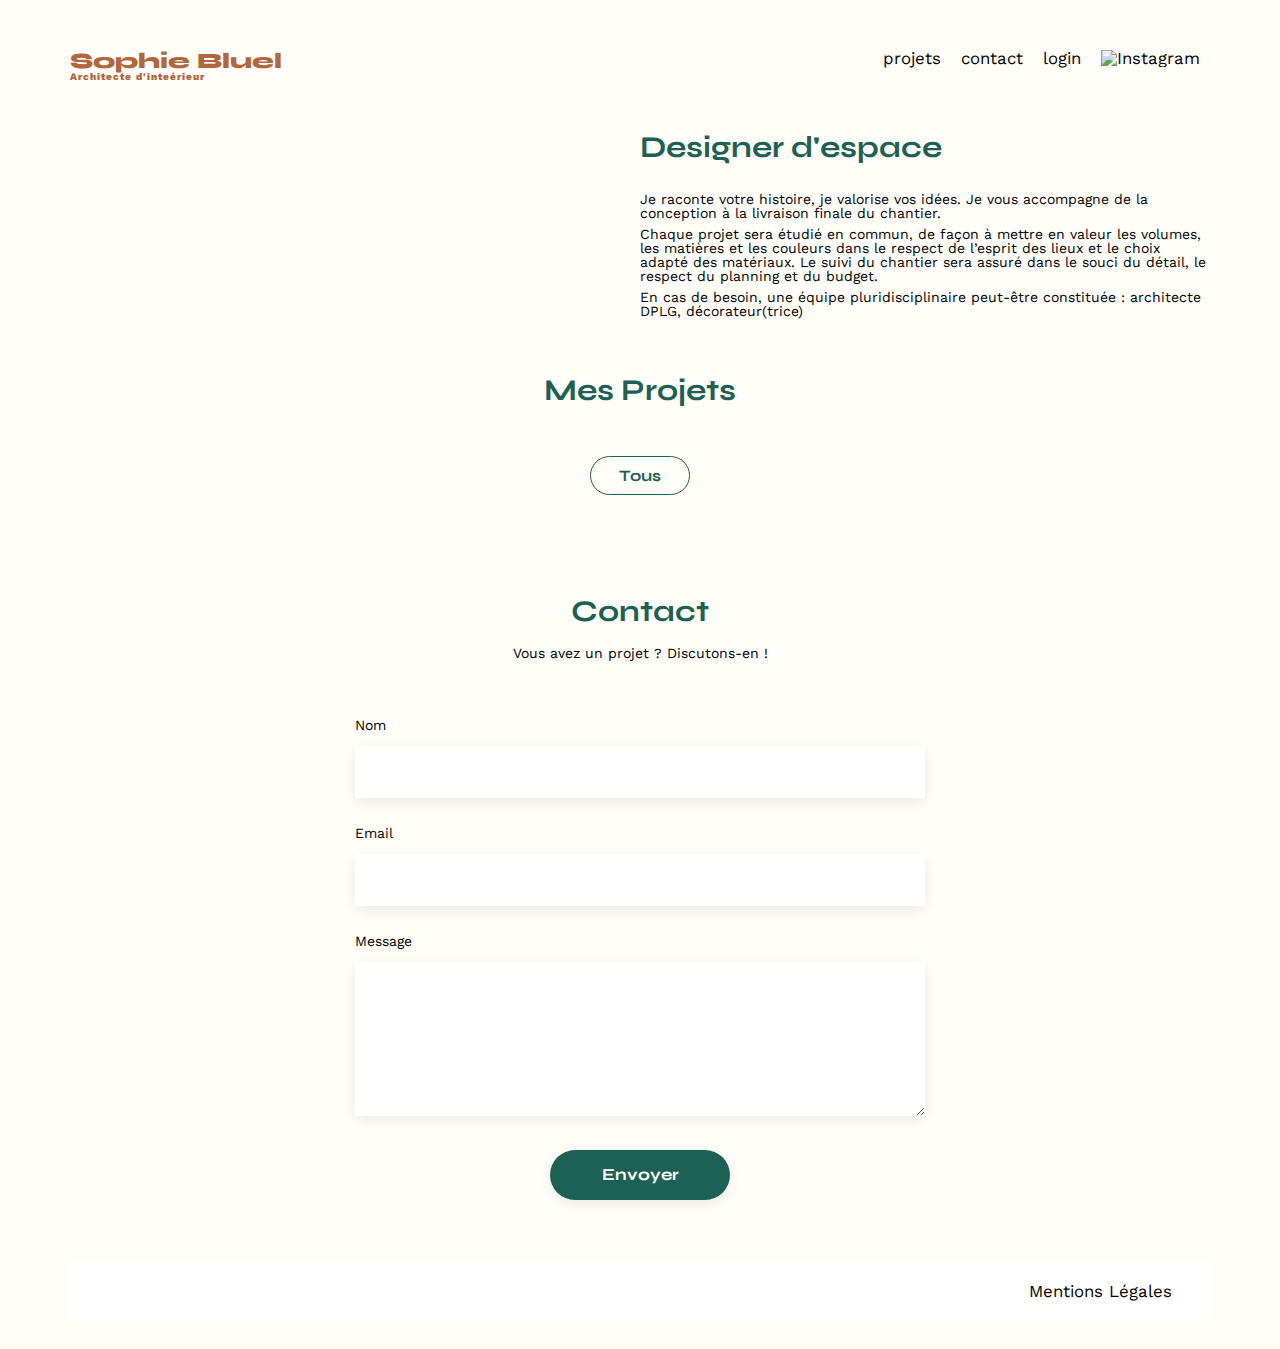
==== FrontEnd/index.html @ 7e31ddcb "Changed Works upload & buttons" ====
<!DOCTYPE html>
<html lang="fr">
<head>
	<meta charset="UTF-8">
	<title>Sophie Bluel - Architecte d'intérieur</title>
	<meta name="viewport" content="width=device-width, initial-scale=1.0">
	<link rel="preconnect" href="https://fonts.googleapis.com">
	<link rel="preconnect" href="https://fonts.gstatic.com" crossorigin>
	<link href="https://fonts.googleapis.com/css2?family=Syne:wght@700;800&family=Work+Sans&display=swap" rel="stylesheet">
	<meta name="description" content="">
	<link rel="stylesheet" href="./assets/style.css">
	<script type="module" src="index.js"></script>
</head>
<body>
<header>
	<h1>Sophie Bluel <span>Architecte d'inteérieur</span></h1>
	<nav>
		<ul>
			<li><a href="index.html">projets</a></li>
			<li>contact</li>
			<li><a href="pages/pagelogin.html">login</a></li>
			<li><img src="./assets/icons/instagram.png" alt="Instagram"></li>
		</ul>
	</nav>
</header>
<main>
	<section id="introduction">
		<figure>
			<img src="./assets/images/sophie-bluel.png" alt="">
		</figure>
		<article>
			<h2>Designer d'espace</h2>
			<p>Je raconte votre histoire, je valorise vos idées. Je vous accompagne de la conception à la livraison finale du chantier.</p>
			<p>Chaque projet sera étudié en commun, de façon à mettre en valeur les volumes, les matières et les couleurs dans le respect de l’esprit des lieux et le choix adapté des matériaux. Le suivi du chantier sera assuré dans le souci du détail, le respect du planning et du budget.</p>
			<p>En cas de besoin, une équipe pluridisciplinaire peut-être constituée : architecte DPLG, décorateur(trice)</p>
		</article>
	</section>
	<section id="portfolio">
		<h2>Mes Projets</h2>
		<div class="filters">
			<button class="btn-filter" data-filter="tous">Tous</button>
			<!-- <button class="btn-filter" data-filter="Objets">Objets</button>
			<button class="btn-filter" data-filter="Appartements">Appartements</button>
			<button class="btn-filter" data-filter="Hotels & restaurants">Hôtels & restaurants</button> -->
		</div>
		<div class="gallery">
		</div>
	</section>
	<section id="contact">
		<h2>Contact</h2>
		<p>Vous avez un projet ? Discutons-en !</p>
		<form action="#" method="post">
			<label for="name">Nom</label>
			<input type="text" name="name" id="name">
			<label for="email">Email</label>
			<input type="email" name="email" id="email">
			<label for="message">Message</label>
			<textarea name="message" id="message" cols="30" rows="10"></textarea>
			<input type="submit" value="Envoyer">
		</form>
	</section>
</main>
<footer>
	<nav>
		<ul>
			<li>Mentions Légales</li>
		</ul>
	</nav>
</footer>
</body>
</html>
---- FrontEnd/assets/style.css ----
/* http://meyerweb.com/eric/tools/css/reset/
   v2.0 | 20110126
   License: none (public domain)
*/

html, body, div, span, applet, object, iframe,
h1, h2, h3, h4, h5, h6, p, blockquote, pre,
a, abbr, acronym, address, big, cite, code,
del, dfn, em, img, ins, kbd, q, s, samp,
small, strike, strong, sub, sup, tt, var,
b, u, i, center,
dl, dt, dd, ol, ul, li,
fieldset, form, label, legend,
table, caption, tbody, tfoot, thead, tr, th, td,
article, aside, canvas, details, embed,
figure, figcaption, footer, header, hgroup,
menu, nav, output, ruby, section, summary,
time, mark, audio, video {
	margin: 0;
	padding: 0;
	border: 0;
	font-size: 100%;
	font: inherit;
	vertical-align: baseline;
}
/* HTML5 display-role reset for older browsers */
article, aside, details, figcaption, figure,
footer, header, hgroup, menu, nav, section {
	display: block;
}
body {
	line-height: 1;
}
ol, ul {
	list-style: none;
}
blockquote, q {
	quotes: none;
}
blockquote:before, blockquote:after,
q:before, q:after {
	content: '';
	content: none;
}
table {
	border-collapse: collapse;
	border-spacing: 0;
}
/** end reset css**/
body {
	max-width: 1140px;
	margin:auto;
	font-family: 'Work Sans' ;
	font-size: 14px;
	background-color: #FFFEF8;
}
header {
	display: flex;
	justify-content: space-between;
	margin: 50px 0
}

section {
	margin: 50px 0
}

h1{
	display: flex;
	flex-direction: column;
	font-family: 'Syne';
	font-size: 22px;
	font-weight: 800;
	color: #B1663C
}

h1 > span {
	font-family: 'Work Sans';
	font-size:10px;
	letter-spacing: 0.1em;
;
}

h2{
	font-family: 'Syne';
	font-weight: 700;
	font-size: 30px;
	color: #1D6154
}
nav ul {
	display: flex;
	align-items: center;
	list-style-type: none;

}
nav li {
	padding: 0 10px;
	font-size: 1.2em;
	font-weight: 400;
}

nav ul li a {
	text-decoration: none;
	color:black;
}

nav ul li a:hover {
	color: #B1663C;
}

#login-main {
	min-height: 75vh;
	display: flex;
}

#introduction {
	display: flex;
	align-items: center;
}
#introduction figure {
	flex: 1
}
#introduction img {
	display: block;
	margin: auto;
	width: 80%;
}

#introduction article {
	flex: 1
}
#introduction h2 {
	margin-bottom: 1em;
}

#introduction p {
	margin-bottom: 0.5em;
}
#portfolio h2 {
	text-align: center;
	margin-bottom: 51px;
}

.filters {
	margin:auto;
	display: flex;
	justify-content: space-evenly;
	gap: 10px;
	margin-bottom: 51px;
	max-width: 50%;

}

.btn-filter {
	border-radius: 60px;
	border: 1px solid #1D6154;
	background-color: #ffffff00;
	color: #1D6154;
	font-weight: 700;
	font-family: 'Syne';
	font-size: 16px;
	text-align: center;
	padding-top: 9px;
	padding-bottom: 9px;
	min-width: 100px;
}

.btn-filter:hover, .btn-gilter:active{
	background-color: #1D6154;
	color: white;
}

button.active {
	background-color: #1D6154;
	color: white;
}


.gallery {
	width: 100%;
	display: grid;
	grid-template-columns: 1fr 1fr 1fr;
	grid-column-gap: 20px;
	grid-row-gap: 20px;
}

.gallery img {
	width: 100%;
}

#contact, #login {
	width: 50%;
	margin: auto;
}

#contact > *, #login > *{
	text-align: center;

}

#contact h2, #login h2 {
	margin-bottom: 20px;
}

#contact form, #login-inputs {
	text-align: left;
	margin-top:30px;
	display: flex;
	flex-direction: column;
}

#contact input, #login-inputs input {
	height: 50px;
	font-size: 1.2em;
	border: none;
	box-shadow: 0px 4px 14px rgba(0, 0, 0, 0.09);
}

#contact label, #login-inputs label  {
	margin: 2em 0 1em 0;
}

#login-inputs p {
	text-align: center;
	text-decoration: underline;
}

#contact textarea {
	border: none;
	box-shadow: 0px 4px 14px rgba(0, 0, 0, 0.09);
}

input[type="submit"]{
	font-family: 'Syne';
	font-weight: 700;
	color: white;
	background-color: #1D6154;
	margin : 2em auto ;
	width: 180px;
	text-align: center;
	border-radius: 60px ;
}
footer {
	background-color: white;

}
footer nav ul {
	display: flex;
	justify-content: flex-end;
	margin: 2em;
	height: 60px;	
}
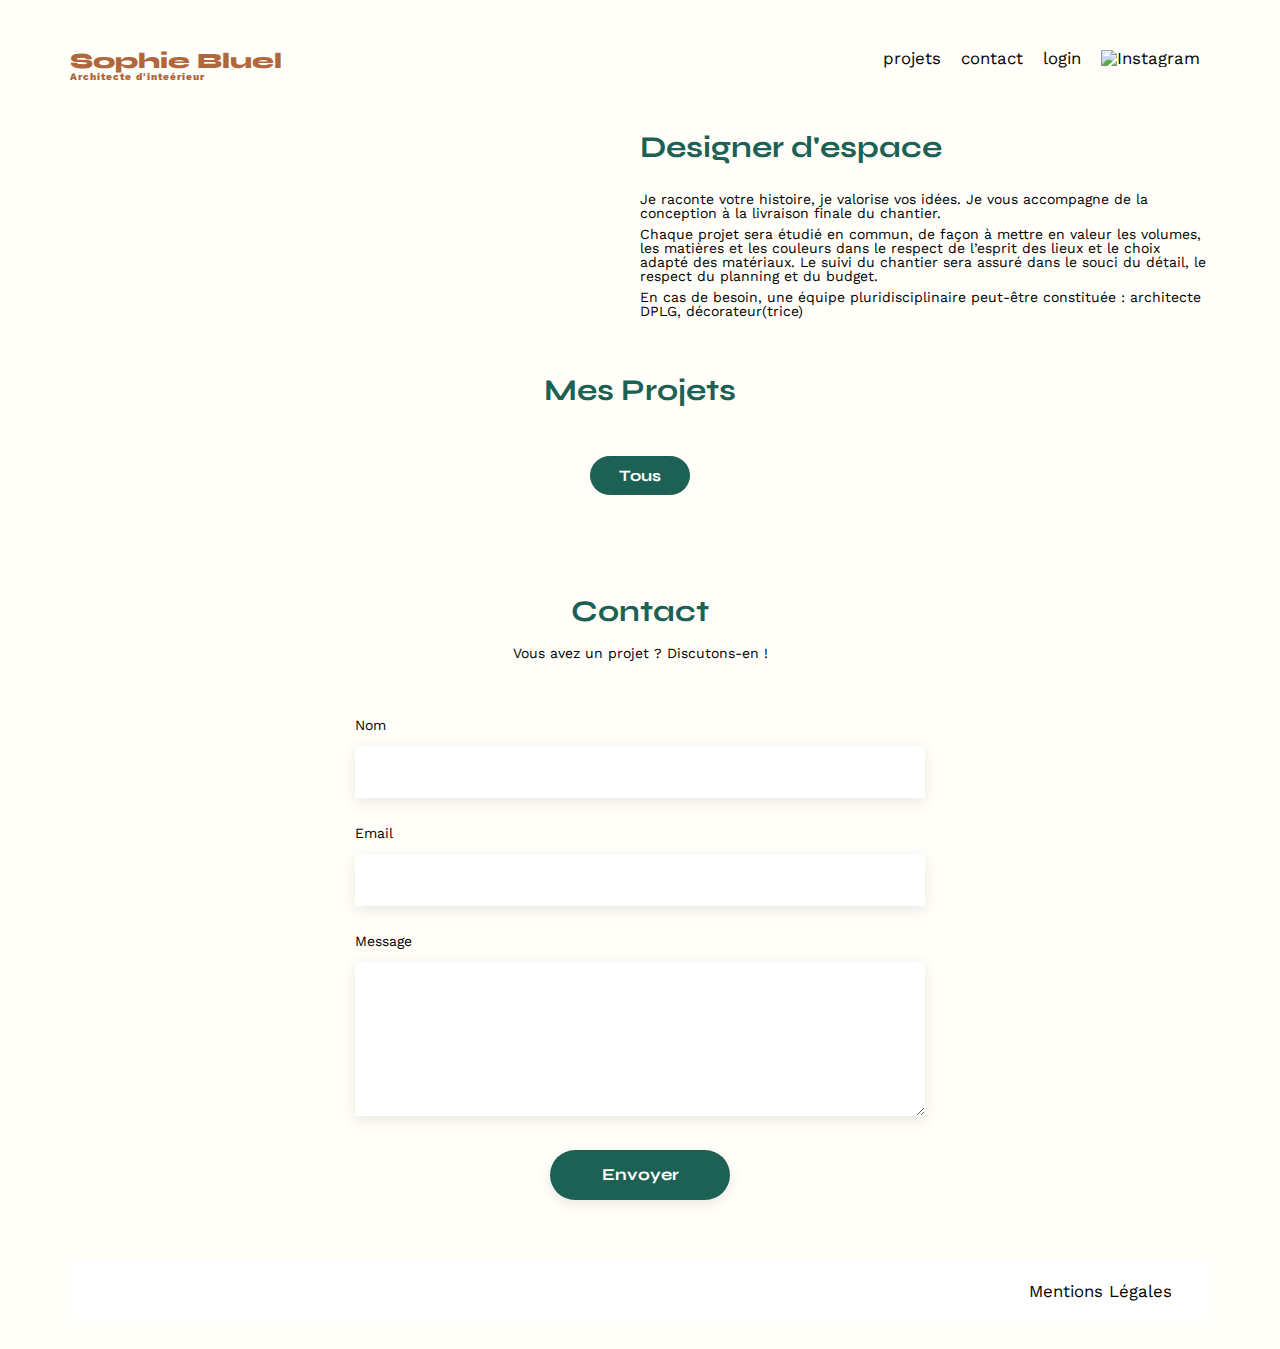
==== commit 462cf6cd: "Login working" ====
--- a/FrontEnd/index.html
+++ b/FrontEnd/index.html
@@ -38,7 +38,10 @@
 	<section id="portfolio">
 		<h2>Mes Projets</h2>
 		<div class="filters">
-			<button class="btn-filter" data-filter="tous">Tous</button>
+			<button class="btn-filter active" data-filter="tous">Tous</button>
+			<template id="button-filter">
+				<button class="btn-filter" data-filter="tous">Tous</button>
+			</template>
 			<!-- <button class="btn-filter" data-filter="Objets">Objets</button>
 			<button class="btn-filter" data-filter="Appartements">Appartements</button>
 			<button class="btn-filter" data-filter="Hotels & restaurants">Hôtels & restaurants</button> -->
--- a/FrontEnd/assets/style.css
+++ b/FrontEnd/assets/style.css
@@ -208,14 +208,14 @@
 	flex-direction: column;
 }
 
-#contact input, #login-inputs input {
+#contact input, #login-inputs input, #login-button {
 	height: 50px;
 	font-size: 1.2em;
 	border: none;
 	box-shadow: 0px 4px 14px rgba(0, 0, 0, 0.09);
 }
 
-#contact label, #login-inputs label  {
+#contact label, #login-inputs label, #login-button  {
 	margin: 2em 0 1em 0;
 }
 
@@ -224,12 +224,12 @@
 	text-decoration: underline;
 }
 
-#contact textarea {
+#contact textarea, #login-button {
 	border: none;
 	box-shadow: 0px 4px 14px rgba(0, 0, 0, 0.09);
 }
 
-input[type="submit"]{
+input[type="submit"], #login-button{
 	font-family: 'Syne';
 	font-weight: 700;
 	color: white;
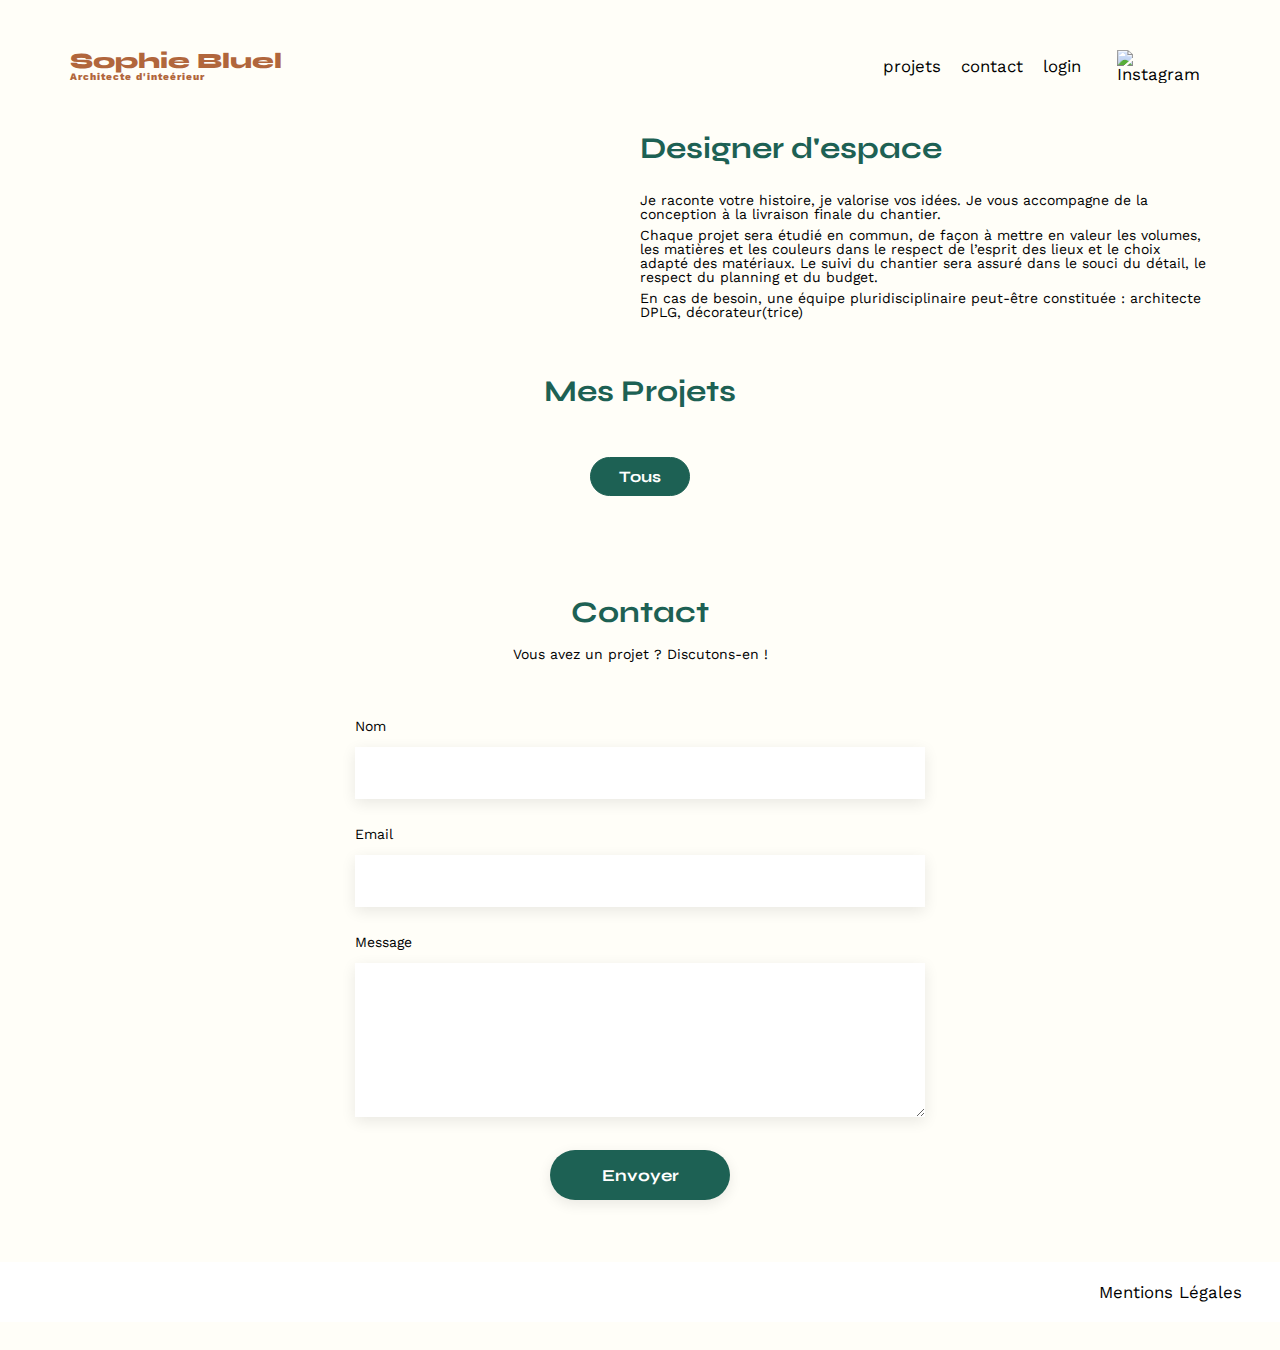
==== commit 9c67626d: "Add model design, not properly working yet" ====
--- a/FrontEnd/index.html
+++ b/FrontEnd/index.html
@@ -6,27 +6,73 @@
 	<meta name="viewport" content="width=device-width, initial-scale=1.0">
 	<link rel="preconnect" href="https://fonts.googleapis.com">
 	<link rel="preconnect" href="https://fonts.gstatic.com" crossorigin>
-	<link href="https://fonts.googleapis.com/css2?family=Syne:wght@700;800&family=Work+Sans&display=swap" rel="stylesheet">
+	<link href="https://fonts.googleapis.com/css2?family=Syne:wght@400;700;800&family=Work+Sans&display=swap" rel="stylesheet">
 	<meta name="description" content="">
 	<link rel="stylesheet" href="./assets/style.css">
 	<script type="module" src="index.js"></script>
 </head>
 <body>
+	<div id="edit-mode" class="hide">
+		<img src="./assets/icons/editicon.svg" alt="edit">
+		<p>Mode édition</p>
+		<button type="submit">publier les changements</button>
+	</div>
 <header>
 	<h1>Sophie Bluel <span>Architecte d'inteérieur</span></h1>
 	<nav>
 		<ul>
 			<li><a href="index.html">projets</a></li>
 			<li>contact</li>
-			<li><a href="pages/pagelogin.html">login</a></li>
+			<li id="login"><a href="pages/pagelogin.html">login</a></li>
+			<li id="logout" class="hide">logout</li>
 			<li><img src="./assets/icons/instagram.png" alt="Instagram"></li>
 		</ul>
 	</nav>
 </header>
 <main>
+	<dialog id="modal-gallery">
+		<img src="./assets/icons/closeicon.svg" alt="close-icon" id="close-modal" type="button">
+		<!-- <span class="close">&times;</span> other option for close button-->
+		<div id="modal-first-page" class="hide">
+			<div class="modal-content">
+				<h2>Galerie photo</h2>
+				<div class="edit-gallery" type="modal">
+				</div>
+				<hr>
+				<button type="button" class="submit-button" id="add-image-button">Ajouter une photo</button>
+				<span>Supprimer la galerie</span>
+			</div>
+		</div>
+		<div id="modal-second-page" class="">
+			<div class="modal-content">
+				<h2>Ajout photo</h2>
+				<div class="add-image-wrapper">
+					<img src="./assets/icons/pictureicon.svg" alt="picture-icon">
+					<button type="file">+ Ajouter photo</button>
+					<p>jpg, png: 4mo max</p>
+				</div>
+				<form id="add-image-form">
+					<label for="titre">Titre</label>
+					<input type="text" name="titre" id="titre">
+	
+					<label for="category">Catégorie</label>
+					<select id="category" name="category">
+						<!-- Write the options here with api
+						<option value="objets">Objects</option> -->
+					</select>
+					<hr>
+					<button type="submit" class="submit-button">Valider</button>
+				</form>
+			</div>
+		</div>
+	</dialog>
 	<section id="introduction">
 		<figure>
-			<img src="./assets/images/sophie-bluel.png" alt="">
+			<img id="designer-image" src="./assets/images/sophie-bluel.png" alt="">
+			<figcaption class="modify-button hide">
+				<a href=""><img src="./assets/icons/editiconblack.svg" alt="edit"></a>
+				<a href="">modifier</a>
+			</figcaption>
 		</figure>
 		<article>
 			<h2>Designer d'espace</h2>
@@ -36,17 +82,23 @@
 		</article>
 	</section>
 	<section id="portfolio">
+		<div id="portfolio-title">
 		<h2>Mes Projets</h2>
+		<div class="modify-button hide">
+			<a href=""><img src="./assets/icons/editiconblack.svg" alt="edit"></a>
+			<a href="">modifier</a>
+		</div>
+		</div>
 		<div class="filters">
 			<button class="btn-filter active" data-filter="tous">Tous</button>
 			<template id="button-filter">
-				<button class="btn-filter" data-filter="tous">Tous</button>
+				<button class="btn-filter" data-filter="Your-text-here">Your text here</button>
 			</template>
 			<!-- <button class="btn-filter" data-filter="Objets">Objets</button>
 			<button class="btn-filter" data-filter="Appartements">Appartements</button>
 			<button class="btn-filter" data-filter="Hotels & restaurants">Hôtels & restaurants</button> -->
 		</div>
-		<div class="gallery">
+		<div class="gallery" type="gallery">
 		</div>
 	</section>
 	<section id="contact">
@@ -59,7 +111,7 @@
 			<input type="email" name="email" id="email">
 			<label for="message">Message</label>
 			<textarea name="message" id="message" cols="30" rows="10"></textarea>
-			<input type="submit" value="Envoyer">
+			<input type="submit" value="Envoyer" class="submit-button">
 		</form>
 	</section>
 </main>
--- a/FrontEnd/assets/style.css
+++ b/FrontEnd/assets/style.css
@@ -98,6 +98,11 @@
 	font-weight: 400;
 }
 
+nav ul li img {
+	height: 19.36px;
+	width: 19.36px;
+}
+
 nav ul li a {
 	text-decoration: none;
 	color:black;
@@ -119,10 +124,11 @@
 #introduction figure {
 	flex: 1
 }
-#introduction img {
+#introduction #designer-image {
 	display: block;
 	margin: auto;
 	width: 80%;
+	margin-bottom: 13px;
 }
 
 #introduction article {
@@ -135,10 +141,11 @@
 #introduction p {
 	margin-bottom: 0.5em;
 }
-#portfolio h2 {
+
+/* #portfolio h2 {
 	text-align: center;
 	margin-bottom: 51px;
-}
+} */
 
 .filters {
 	margin:auto;
@@ -201,21 +208,21 @@
 	margin-bottom: 20px;
 }
 
-#contact form, #login-inputs {
+#contact form, #login-inputs, #add-image-form {
 	text-align: left;
 	margin-top:30px;
 	display: flex;
 	flex-direction: column;
 }
 
-#contact input, #login-inputs input, #login-button {
+#contact input, #login-inputs input, .submit-button, #add-image-form input, #add-image-form select {
 	height: 50px;
 	font-size: 1.2em;
 	border: none;
 	box-shadow: 0px 4px 14px rgba(0, 0, 0, 0.09);
 }
 
-#contact label, #login-inputs label, #login-button  {
+#contact label, #login-inputs label, #add-image-form label{
 	margin: 2em 0 1em 0;
 }
 
@@ -224,23 +231,33 @@
 	text-decoration: underline;
 }
 
-#contact textarea, #login-button {
+#contact textarea {
 	border: none;
 	box-shadow: 0px 4px 14px rgba(0, 0, 0, 0.09);
 }
 
-input[type="submit"], #login-button{
+.submit-button{
 	font-family: 'Syne';
 	font-weight: 700;
 	color: white;
 	background-color: #1D6154;
 	margin : 2em auto ;
-	width: 180px;
+	min-width: 180px;
 	text-align: center;
 	border-radius: 60px ;
 }
+
+#add-image-form .submit-button{
+	background-color: #A7A7A7;
+	font-size: 14px;
+	width: 237px;
+}
+
 footer {
 	background-color: white;
+	min-width: 100vw;
+	position: relative;
+	left: calc(-50vw + 50%);
 
 }
 footer nav ul {
@@ -250,3 +267,171 @@
 	height: 60px;	
 }
 
+
+#edit-mode {
+	background-color: black;
+	color: white;
+	display: flex;
+	height: 39px;
+	padding: 10px;
+	justify-content: center;
+	align-items: center;
+	gap: 9px;
+	min-width: 100vw;
+	position: relative;
+	left: calc(-50vw + 50%);
+}
+
+#edit-mode button {
+	border-radius: 60px;
+	background-color: white;
+	height: 39px;
+	padding: 11px 23px;
+	border: none;
+	margin-left: 12px;
+}
+
+.error-message {
+	color: red;
+	margin-top: 20px ;
+}
+
+.modify-button {
+	height: 18px;
+	width: 18px;
+	display: flex;
+	align-items: center;
+	gap: 8px;
+	margin-left: 57px;
+}
+
+.modify-button a {
+	text-decoration: none;
+	color: black;
+}
+
+.hide {
+	display: none !important;
+}
+
+.show {
+	display: block;
+}
+
+#portfolio-title {
+	display: flex;
+	justify-content: center;
+	align-items: center;
+	margin-bottom: 51px;
+}
+
+dialog {
+	border-radius: 10px;
+	border: none;
+	width: 558px;
+	padding: 32px 36px;
+}
+
+dialog::backdrop {
+	background: rgba(0, 0, 0, 0.3);
+}
+
+dialog #close-modal {
+	float: right;
+}
+
+.modal-content {
+	padding: 28px 69px;
+	display: flex;
+	flex-direction: column;
+}
+
+dialog h2 {
+	color:black;
+	font-family: 'Work Sans';
+	font-weight: 400;
+	font-size: 26px;
+	margin: 0px auto 46px auto;	
+}
+
+.edit-gallery {
+	display:grid;
+	grid-template-columns: 1fr 1fr 1fr 1fr 1fr;
+	grid-column-gap: 6.3px; 
+	grid-row-gap: 10.5px;
+}
+
+.edit-gallery img {
+	height: 104px;
+}
+
+hr {
+	border: 1px solid #B3B3B3;
+	width: 100%;
+	margin: 47px auto 31px auto;
+}
+
+.modal-content button {
+	margin:auto;
+}
+
+.modal-content span {
+	margin: 23px auto 0px auto;
+	color: #D65353;
+	font-family: 'Syne';
+	font-weight: 400;
+	font-size: 14px;
+	font-style: normal;
+}
+
+.edit-icons {
+	position: relative;
+}
+.bin-icon, .move-icon {
+	position:absolute;
+	width: 17px;
+	bottom: 55px;
+}
+
+.bin-icon {
+	right: 5px;
+}
+
+.move-icon {
+	right: 25px;
+	opacity: 0;
+
+}
+
+figure:hover .move-icon {
+	opacity:1;
+}
+
+.add-image-wrapper {
+	background-color: #E8F1F7;
+	display:flex;
+	flex-direction: column;
+	padding: 18px 120px;
+}
+
+.add-image-wrapper img {
+	height: 46px;
+	padding-top: 10px;
+	margin: auto;
+}
+
+.add-image-wrapper button {
+	margin: 21px auto 7px auto;
+	background: #CBD6DC;
+	border-radius: 50px;
+	border: none;
+	padding: 10px 33px;
+	color: #306685;
+}
+
+.add-image-wrapper p {
+	font-weight: 400;
+	font-size: 10px;
+	color: #444444;
+	margin: auto;
+}